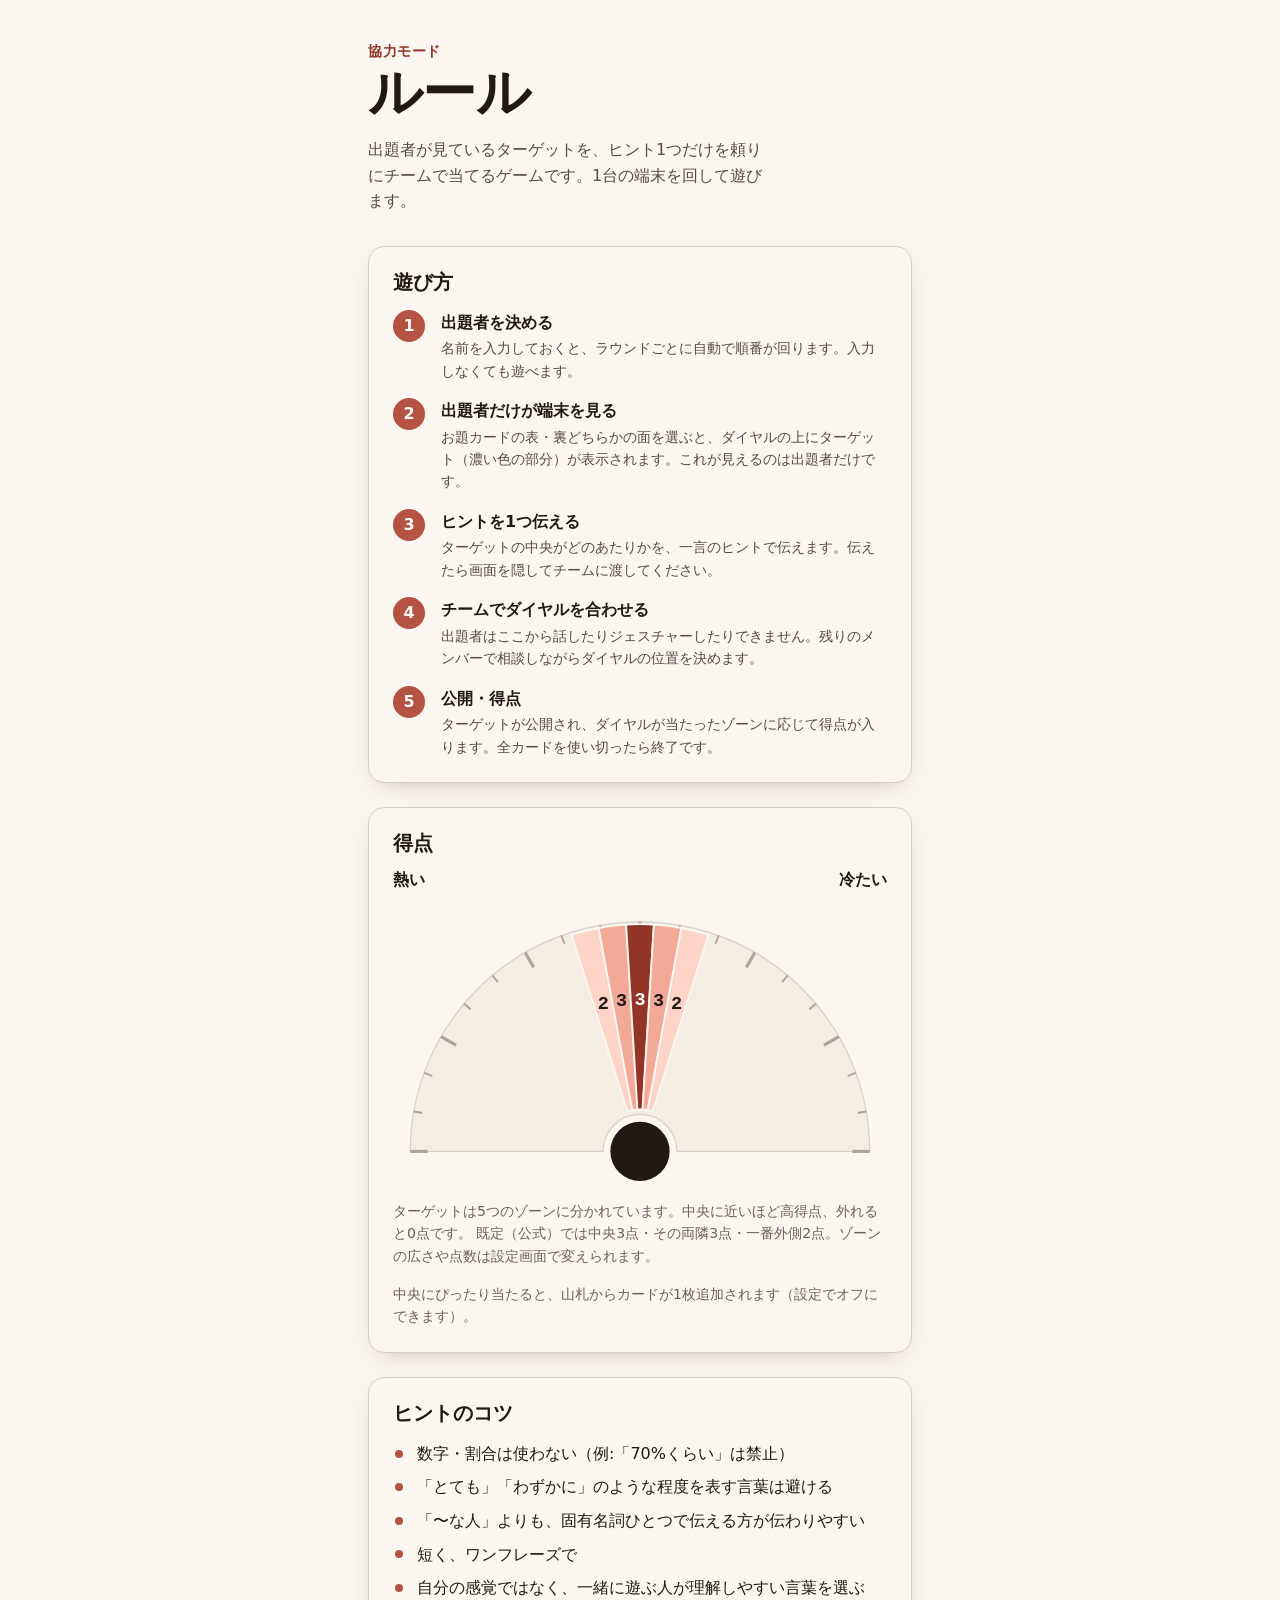
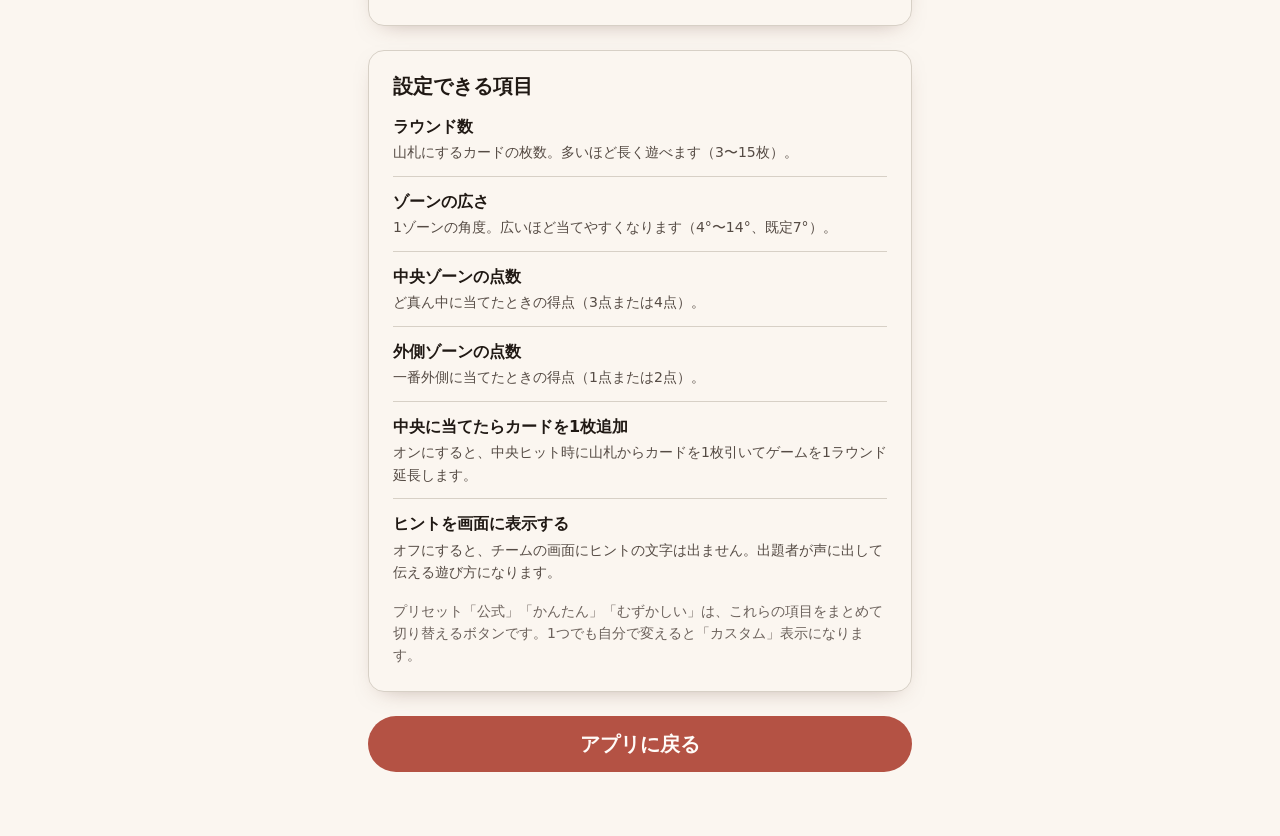
==== rules.html @ 13f3e2ea "ウェーブレングス協力モードを実装 - ルールエンジン（純粋関数・テスト36件） - SVGダイヤル（ドラッグ・キーボード・スライダー操作） - 7画面の状態機械、設定のプリセット/詳細スライダー - " ====
<!DOCTYPE html>
<html lang="ja">
<head>
<meta charset="utf-8">
<meta name="viewport" content="width=device-width, initial-scale=1, viewport-fit=cover">
<meta name="theme-color" content="#f7f3ee">
<title>ルール — ウェーブレングス</title>
<link rel="stylesheet" href="css/tokens.css">
<link rel="stylesheet" href="css/style.css">
</head>
<body>

<main class="screen">
  <header class="title">
    <p class="title__kicker">協力モード</p>
    <h1 class="title__name">ルール</h1>
    <p class="title__lead">出題者が見ているターゲットを、ヒント1つだけを頼りにチームで当てるゲームです。1台の端末を回して遊びます。</p>
  </header>

  <div class="card">
    <h2 class="card__title">遊び方</h2>
    <ol class="steps">
      <li class="steps__item">
        <span class="steps__num">1</span>
        <div class="steps__body">
          <p class="steps__head">出題者を決める</p>
          <p class="steps__text">名前を入力しておくと、ラウンドごとに自動で順番が回ります。入力しなくても遊べます。</p>
        </div>
      </li>
      <li class="steps__item">
        <span class="steps__num">2</span>
        <div class="steps__body">
          <p class="steps__head">出題者だけが端末を見る</p>
          <p class="steps__text">お題カードの表・裏どちらかの面を選ぶと、ダイヤルの上にターゲット（濃い色の部分）が表示されます。これが見えるのは出題者だけです。</p>
        </div>
      </li>
      <li class="steps__item">
        <span class="steps__num">3</span>
        <div class="steps__body">
          <p class="steps__head">ヒントを1つ伝える</p>
          <p class="steps__text">ターゲットの中央がどのあたりかを、一言のヒントで伝えます。伝えたら画面を隠してチームに渡してください。</p>
        </div>
      </li>
      <li class="steps__item">
        <span class="steps__num">4</span>
        <div class="steps__body">
          <p class="steps__head">チームでダイヤルを合わせる</p>
          <p class="steps__text">出題者はここから話したりジェスチャーしたりできません。残りのメンバーで相談しながらダイヤルの位置を決めます。</p>
        </div>
      </li>
      <li class="steps__item">
        <span class="steps__num">5</span>
        <div class="steps__body">
          <p class="steps__head">公開・得点</p>
          <p class="steps__text">ターゲットが公開され、ダイヤルが当たったゾーンに応じて得点が入ります。全カードを使い切ったら終了です。</p>
        </div>
      </li>
    </ol>
  </div>

  <div class="card">
    <h2 class="card__title">得点</h2>
    <div class="dialwrap">
      <div class="dialwrap__ends">
        <span class="dialwrap__end">熱い</span>
        <span class="dialwrap__end dialwrap__end--right">冷たい</span>
      </div>
      <div class="dial" id="sampleDial" aria-hidden="true"></div>
    </div>
    <p class="field__help">
      ターゲットは5つのゾーンに分かれています。中央に近いほど高得点、外れると0点です。
      既定（公式）では中央3点・その両隣3点・一番外側2点。ゾーンの広さや点数は設定画面で変えられます。
    </p>
    <p class="field__help">
      中央にぴったり当たると、山札からカードが1枚追加されます（設定でオフにできます）。
    </p>
  </div>

  <div class="card">
    <h2 class="card__title">ヒントのコツ</h2>
    <ul class="tips">
      <li class="tips__item">数字・割合は使わない（例:「70%くらい」は禁止）</li>
      <li class="tips__item">「とても」「わずかに」のような程度を表す言葉は避ける</li>
      <li class="tips__item">「〜な人」よりも、固有名詞ひとつで伝える方が伝わりやすい</li>
      <li class="tips__item">短く、ワンフレーズで</li>
      <li class="tips__item">自分の感覚ではなく、一緒に遊ぶ人が理解しやすい言葉を選ぶ</li>
    </ul>
  </div>

  <div class="card">
    <h2 class="card__title">設定できる項目</h2>
    <dl class="glossary">
      <div class="glossary__item">
        <dt>ラウンド数</dt>
        <dd>山札にするカードの枚数。多いほど長く遊べます（3〜15枚）。</dd>
      </div>
      <div class="glossary__item">
        <dt>ゾーンの広さ</dt>
        <dd>1ゾーンの角度。広いほど当てやすくなります（4°〜14°、既定7°）。</dd>
      </div>
      <div class="glossary__item">
        <dt>中央ゾーンの点数</dt>
        <dd>ど真ん中に当てたときの得点（3点または4点）。</dd>
      </div>
      <div class="glossary__item">
        <dt>外側ゾーンの点数</dt>
        <dd>一番外側に当てたときの得点（1点または2点）。</dd>
      </div>
      <div class="glossary__item">
        <dt>中央に当てたらカードを1枚追加</dt>
        <dd>オンにすると、中央ヒット時に山札からカードを1枚引いてゲームを1ラウンド延長します。</dd>
      </div>
      <div class="glossary__item">
        <dt>ヒントを画面に表示する</dt>
        <dd>オフにすると、チームの画面にヒントの文字は出ません。出題者が声に出して伝える遊び方になります。</dd>
      </div>
    </dl>
    <p class="field__help">プリセット「公式」「かんたん」「むずかしい」は、これらの項目をまとめて切り替えるボタンです。1つでも自分で変えると「カスタム」表示になります。</p>
  </div>

  <div class="actions">
    <a class="btn btn--primary btn--big" href="index.html">アプリに戻る</a>
  </div>
</main>

<script src="js/game-logic.js"></script>
<script src="js/dial.js"></script>
<script>
  (function () {
    var el = document.getElementById('sampleDial');
    if (!el || !window.Dial || !window.WavelengthLogic) return;
    var L = window.WavelengthLogic;
    var settings = L.PRESETS.official;
    var dial = window.Dial.create(el, { interactive: false });
    dial.setTarget(90, { wedgeDeg: settings.wedgeDeg, zonePoints: L.zonePoints(settings) });
    dial.setNeedleVisible(false);
  })();
</script>
</body>
</html>
---- css/tokens.css ----
/* Hallmark · genre: playful (quiet register) · macrostructure: Workbench (single-screen app) · theme: Coral
 * enrichment: none — ダイヤルそのものが主役 · nav: none (app) · footer: none (app)
 * tone: calm / friendly · anchor hue: coral 30 · light theme only (no dark variant by request)
 * deviation: Web フォントを読まない。教室ネットワーク無し・file:// 起動が要件のため system font stack。
 * pre-emit critique: P5 H4 E4 S4 R5 V4
 */

:root {
  color-scheme: light;

  /* ============================================================
     フォント — 日本語フォールバックを明示。Web フォント無し。
     ============================================================ */
  --font-display: "Segoe UI Variable Display", "Segoe UI", "Hiragino Sans",
                  "Yu Gothic UI", "Noto Sans JP", system-ui, sans-serif;
  --font-body:    "Segoe UI", "Hiragino Sans", "Yu Gothic UI",
                  "Noto Sans JP", system-ui, sans-serif;
  --font-mono:    "Cascadia Mono", Consolas, "SF Mono", Menlo,
                  "BIZ UDGothic", monospace;

  /* ============================================================
     紙とインク — Coral の暖かい near-white。純白・純黒は使わない。
     ============================================================ */
  --color-paper:    oklch(97.5% 0.010 75);
  --color-paper-2:  oklch(95.0% 0.014 75);
  --color-paper-3:  oklch(91.5% 0.018 75);

  --color-ink:      oklch(22% 0.014 55);
  --color-ink-2:    oklch(42% 0.018 55);
  --color-ink-3:    oklch(50% 0.016 55);

  --color-rule:     oklch(86% 0.016 75);
  --color-rule-strong: oklch(72% 0.020 70);

  /* ============================================================
     アクセント — コーラル1色のトーンランプ。ゾーンの点数は濃さで表す。
     ============================================================ */
  --color-accent:        oklch(56% 0.13 30);   /* 主ボタン・針（白文字とのコントラスト比 4.8:1） */
  --color-accent-deep:   oklch(46% 0.13 30);   /* 中央ゾーン・押下（同 7.4:1） */
  --color-accent-soft:   oklch(80% 0.09 35);   /* 隣接ゾーン */
  --color-accent-pale:   oklch(90% 0.05 40);   /* 外側ゾーン */
  --color-accent-tint:   oklch(95% 0.025 45);  /* 出題者画面の地 */
  --color-accent-ink:    oklch(99% 0.006 45);  /* アクセント上の文字 */

  /* 手渡し画面 — 全面を濃いインクで塗り「見てはいけない」状態を明示 */
  --color-cover:         oklch(28% 0.030 40);
  --color-cover-2:       oklch(36% 0.030 40);
  --color-cover-ink:     oklch(97% 0.010 75);

  /* 状態 */
  --color-focus:         oklch(50% 0.16 250);
  --color-ok:            oklch(44% 0.11 155);
  --color-ok-soft:       oklch(92% 0.05 155);
  --color-danger:        oklch(52% 0.16 25);

  /* ============================================================
     タイプスケール
     ============================================================ */
  --text-xs:  0.75rem;
  --text-sm:  0.875rem;
  --text-md:  1rem;
  --text-lg:  1.25rem;
  --text-xl:  1.6rem;
  --text-2xl: 2.1rem;
  --text-display: clamp(2.2rem, 4vw + 1.2rem, 3.4rem);
  --text-score:   clamp(3rem, 10vw, 5rem);

  --leading-tight: 1.15;
  --leading-body:  1.6;

  /* ============================================================
     4pt spacing
     ============================================================ */
  --space-3xs: 0.25rem;
  --space-2xs: 0.5rem;
  --space-xs:  0.75rem;
  --space-sm:  1rem;
  --space-md:  1.5rem;
  --space-lg:  2rem;
  --space-xl:  3rem;
  --space-2xl: 4rem;

  /* ============================================================
     角丸・罫線・影
     ============================================================ */
  --radius-card:  16px;
  --radius-input: 10px;
  --radius-pill:  999px;
  --rule-hair: 1px;
  --rule-bold: 2px;
  --shadow-card: 0 8px 24px -14px oklch(40% 0.06 40 / 0.5);
  --shadow-lift: 0 14px 32px -16px oklch(40% 0.08 40 / 0.6);

  /* ============================================================
     モーション
     ============================================================ */
  --ease-out:    cubic-bezier(0.16, 1, 0.3, 1);
  --ease-in:     cubic-bezier(0.7, 0, 0.84, 0);
  --ease-in-out: cubic-bezier(0.65, 0, 0.35, 1);
  --dur-short: 140ms;
  --dur-med:   240ms;
  --dur-long:  520ms;

  /* タップ領域の最小値 */
  --tap: 44px;
}
---- css/style.css ----
/* Hallmark · genre: playful (quiet register) · macrostructure: Workbench (single-screen app) · theme: Coral
 * nav: none · footer: none · enrichment: none · light only
 * pre-emit critique: P5 H4 E4 S4 R5 V4
 */

/* ============================================================
   ベース
   ============================================================ */
*, *::before, *::after { box-sizing: border-box; }

/* hidden 属性は、同じ要素に display を上書きするクラス（.card や .field など）
   より必ず勝たせる。JS 側は style.display ではなく el.hidden で切り替える方針。 */
[hidden] { display: none !important; }

html, body { overflow-x: clip; }

html {
  font-family: var(--font-body);
  font-size: 16px;
  line-height: var(--leading-body);
  color: var(--color-ink);
  background: var(--color-paper);
  -webkit-text-size-adjust: 100%;
  /* line-break の既定値（auto）は「ゃ」「ー」などを行頭に置いてしまうことがある。
     strict で正しい日本語の禁則処理にする。 */
  line-break: strict;
}

body {
  margin: 0;
  min-height: 100dvh;
  padding-inline: var(--space-sm);
  padding-block: var(--space-md) var(--space-2xl);
  transition: background-color var(--dur-med) var(--ease-out);
}

/* 画面ごとに地の色を変え、誰が見るべき画面かを一目で伝える */
body[data-screen="psychic"] { background: var(--color-accent-tint); }
body[data-screen="handoff-psychic"],
body[data-screen="handoff-team"] { background: var(--color-cover); }

/* overflow-wrap: anywhere は日本語の禁則処理（行頭に「ゃ」等を置かない）を壊すため、
   すべての見出し・段落には掛けない。長い連続文字（ユーザー入力のヒント等）が
   はみ出す箇所だけ、個別のクラスに付ける。 */
h1, h2, h3, p { margin: 0; min-width: 0; }
button, input, textarea { font: inherit; color: inherit; }
button { cursor: pointer; }
a { color: var(--color-accent-deep); }

:focus-visible {
  outline: 3px solid var(--color-focus);
  outline-offset: 2px;
}

/* ============================================================
   画面
   ============================================================ */
.screen {
  max-width: 34rem;
  margin-inline: auto;
  display: flex;
  flex-direction: column;
  gap: var(--space-md);
}

.screen[hidden] { display: none; }

/* ---- タイトル ---- */
.title { padding-block: var(--space-sm) var(--space-2xs); }
.title--compact { padding-block: 0; }
.title__kicker {
  font-size: var(--text-sm);
  font-weight: 600;
  color: var(--color-accent-deep);
  letter-spacing: 0.04em;
}
.title__name {
  font-family: var(--font-display);
  font-size: var(--text-display);
  font-weight: 700;
  line-height: var(--leading-tight);
  letter-spacing: -0.01em;
}
.title__lead {
  margin-top: var(--space-xs);
  color: var(--color-ink-2);
  max-width: 40ch;
}

/* ---- 上部バー（ゲーム中） ---- */
.bar {
  display: flex;
  align-items: center;
  gap: var(--space-xs);
  padding: var(--space-2xs) 0;
  font-size: var(--text-sm);
}
.bar__round { font-weight: 700; font-variant-numeric: tabular-nums; }
.bar__role {
  padding: 2px var(--space-xs);
  border-radius: var(--radius-pill);
  background: var(--color-ink);
  color: var(--color-paper);
  font-weight: 600;
  font-size: var(--text-xs);
}
.bar__quit {
  margin-left: auto;
  min-height: var(--tap);
  padding: 0 var(--space-xs);
  border: 0;
  background: transparent;
  color: var(--color-ink-3);
  text-decoration: underline;
  text-underline-offset: 3px;
}
.bar__quit:hover { color: var(--color-danger); }

/* ============================================================
   カード
   ============================================================ */
.card {
  background: var(--color-paper);
  border: var(--rule-hair) solid var(--color-rule);
  border-radius: var(--radius-card);
  padding: var(--space-md);
  box-shadow: var(--shadow-card);
  display: flex;
  flex-direction: column;
  gap: var(--space-sm);
}
body[data-screen="psychic"] .card { background: var(--color-paper); }
.card__head { display: flex; align-items: center; justify-content: space-between; gap: var(--space-xs); }
.card__title {
  font-family: var(--font-display);
  font-size: var(--text-lg);
  font-weight: 700;
  line-height: var(--leading-tight);
}

.badge {
  padding: 2px var(--space-xs);
  border-radius: var(--radius-pill);
  background: var(--color-ok-soft);
  color: var(--color-ok);
  font-size: var(--text-xs);
  font-weight: 700;
}
.badge--custom { background: var(--color-accent-pale); color: var(--color-accent-deep); }

/* ============================================================
   フォーム部品
   ============================================================ */
.field { display: flex; flex-direction: column; gap: var(--space-3xs); }
.field__label { font-size: var(--text-sm); font-weight: 600; color: var(--color-ink-2); }
.field__input {
  width: 100%;
  min-height: var(--tap);
  padding: var(--space-2xs) var(--space-xs);
  border: var(--rule-hair) solid var(--color-rule-strong);
  border-radius: var(--radius-input);
  background: var(--color-paper);
  font-size: var(--text-md);
  resize: vertical;
}
.field__input:focus { border-color: var(--color-accent); outline-offset: 0; }
.field__help { font-size: var(--text-sm); color: var(--color-ink-3); }

/* セグメントボタン */
.segmented {
  display: flex;
  gap: var(--space-3xs);
  padding: var(--space-3xs);
  border-radius: var(--radius-input);
  background: var(--color-paper-2);
}
.segmented__btn {
  flex: 1 1 0;
  min-width: 0;
  min-height: var(--tap);
  border: 0;
  border-radius: calc(var(--radius-input) - 3px);
  background: transparent;
  color: var(--color-ink-2);
  font-weight: 600;
  white-space: nowrap;
  transition: background-color var(--dur-short) var(--ease-out), color var(--dur-short) var(--ease-out);
}
.segmented__btn:hover { color: var(--color-ink); }
.segmented__btn.is-active {
  background: var(--color-ink);
  color: var(--color-paper);
}
.segmented--small .segmented__btn { min-height: var(--tap); }

/* 折りたたみ */
.details { border-top: var(--rule-hair) solid var(--color-rule); padding-top: var(--space-2xs); }
.details__summary {
  min-height: var(--tap);
  display: flex;
  align-items: center;
  font-weight: 600;
  color: var(--color-accent-deep);
  cursor: pointer;
  list-style: none;
}
.details__summary::-webkit-details-marker { display: none; }
.details__summary::before {
  content: '';
  width: 0.5em; height: 0.5em;
  margin-right: var(--space-2xs);
  border-right: 2px solid currentColor;
  border-bottom: 2px solid currentColor;
  transform: rotate(-45deg);
  transition: transform var(--dur-short) var(--ease-out);
}
.details[open] .details__summary::before { transform: rotate(45deg); }
.details[open] { display: flex; flex-direction: column; gap: var(--space-md); }

.setting { display: flex; flex-direction: column; gap: var(--space-2xs); }
.setting__row { display: flex; align-items: baseline; justify-content: space-between; }
.setting__label { font-weight: 600; }
.setting__value {
  font-family: var(--font-mono);
  font-size: var(--text-lg);
  font-weight: 700;
  color: var(--color-accent-deep);
  font-variant-numeric: tabular-nums;
}

/* レンジスライダー — つまみは 44px 相当 */
.range {
  -webkit-appearance: none;
  appearance: none;
  width: 100%;
  height: var(--tap);
  margin: 0;
  background: transparent;
}
.range::-webkit-slider-runnable-track {
  height: 8px;
  border-radius: var(--radius-pill);
  background: var(--color-paper-3);
}
.range::-moz-range-track {
  height: 8px;
  border-radius: var(--radius-pill);
  background: var(--color-paper-3);
}
.range::-webkit-slider-thumb {
  -webkit-appearance: none;
  width: 32px; height: 32px;
  margin-top: -12px;
  border-radius: 50%;
  border: 3px solid var(--color-paper);
  background: var(--color-accent);
  box-shadow: 0 2px 6px oklch(30% 0.05 40 / 0.35);
  transition: transform var(--dur-short) var(--ease-out);
}
.range::-moz-range-thumb {
  width: 32px; height: 32px;
  border-radius: 50%;
  border: 3px solid var(--color-paper);
  background: var(--color-accent);
  box-shadow: 0 2px 6px oklch(30% 0.05 40 / 0.35);
}
.range:active::-webkit-slider-thumb { transform: scale(1.1); }

/* スイッチ */
.switch {
  display: flex;
  align-items: center;
  gap: var(--space-sm);
  min-height: var(--tap);
  cursor: pointer;
}
.switch__label { flex: 1 1 auto; font-weight: 600; }
.switch__input { position: absolute; opacity: 0; width: 1px; height: 1px; }
.switch__track {
  flex: 0 0 auto;
  width: 52px; height: 32px;
  border-radius: var(--radius-pill);
  background: var(--color-paper-3);
  position: relative;
  transition: background-color var(--dur-short) var(--ease-out);
}
.switch__track::after {
  content: '';
  position: absolute;
  top: 4px; left: 4px;
  width: 24px; height: 24px;
  border-radius: 50%;
  background: var(--color-paper);
  box-shadow: 0 1px 3px oklch(30% 0.05 40 / 0.4);
  transition: transform var(--dur-short) var(--ease-out);
}
.switch__input:checked + .switch__track { background: var(--color-accent); }
.switch__input:checked + .switch__track::after { transform: translateX(20px); }
.switch__input:focus-visible + .switch__track { outline: 3px solid var(--color-focus); outline-offset: 2px; }

.summary { font-size: var(--text-sm); color: var(--color-ink-2); }
.best { font-size: var(--text-sm); color: var(--color-ink-2); text-align: center; }

/* ============================================================
   ボタン
   ============================================================ */
.btn {
  display: inline-flex;
  align-items: center;
  justify-content: center;
  min-height: var(--tap);
  padding: var(--space-2xs) var(--space-md);
  border: var(--rule-hair) solid var(--color-rule-strong);
  border-radius: var(--radius-pill);
  background: var(--color-paper);
  color: var(--color-ink);
  font-weight: 700;
  text-decoration: none;
  white-space: nowrap;
  transition: transform var(--dur-short) var(--ease-out), background-color var(--dur-short) var(--ease-out);
}
.btn:hover { background: var(--color-paper-2); }
.btn:active { transform: translateY(1px); }
.btn--primary {
  border-color: transparent;
  background: var(--color-accent);
  color: var(--color-accent-ink);
}
.btn--primary:hover { background: var(--color-accent-deep); }
.btn--ghost { border-color: transparent; background: transparent; color: var(--color-ink-2); }
.btn--ghost:hover { background: var(--color-paper-2); }
.btn--big { width: 100%; min-height: 56px; font-size: var(--text-lg); }
.btn--round {
  width: var(--tap); height: var(--tap);
  padding: 0;
  flex: 0 0 auto;
}
.btn--cover {
  border-color: transparent;
  background: var(--color-cover-ink);
  color: var(--color-cover);
}
.btn--cover:hover { background: var(--color-paper-2); }
.btn:disabled { opacity: 0.5; cursor: not-allowed; transform: none; }

.actions { display: flex; flex-direction: column; gap: var(--space-xs); }

/* ============================================================
   手渡し画面
   ============================================================ */
.screen--cover { min-height: calc(100dvh - var(--space-md) - var(--space-2xl)); justify-content: center; }
.cover {
  color: var(--color-cover-ink);
  text-align: center;
  display: flex;
  flex-direction: column;
  align-items: center;
  gap: var(--space-xs);
  padding-block: var(--space-xl);
}
.cover__kicker { font-size: var(--text-sm); opacity: 0.75; font-variant-numeric: tabular-nums; }
.cover__who {
  font-family: var(--font-display);
  font-size: var(--text-display);
  font-weight: 700;
  line-height: var(--leading-tight);
  margin-top: var(--space-sm);
}
.cover__msg { font-size: var(--text-xl); font-weight: 600; }
.cover__note {
  margin-top: var(--space-sm);
  font-size: var(--text-sm);
  opacity: 0.8;
  max-width: 28ch;
}
.cover .btn--cover { margin-top: var(--space-lg); max-width: 22rem; }

/* ============================================================
   出題者：お題の面を選ぶ
   ============================================================ */
.faces { display: flex; flex-direction: column; gap: var(--space-xs); }
.face {
  display: grid;
  grid-template-columns: minmax(0, 1fr) auto minmax(0, 1fr);
  align-items: center;
  gap: var(--space-xs);
  min-height: 64px;
  padding: var(--space-xs) var(--space-sm);
  border: var(--rule-bold) solid var(--color-rule);
  border-radius: var(--radius-card);
  background: var(--color-paper);
  text-align: center;
  transition: border-color var(--dur-short) var(--ease-out), background-color var(--dur-short) var(--ease-out);
}
.face:hover { border-color: var(--color-rule-strong); }
.face.is-active { border-color: var(--color-accent); background: var(--color-accent-tint); }
.face__side { font-weight: 700; font-size: var(--text-md); }
.face__arrow { color: var(--color-ink-3); }

/* ============================================================
   ダイヤル
   ============================================================ */
.dialwrap { display: flex; flex-direction: column; gap: var(--space-2xs); }
.dialwrap__ends {
  display: grid;
  grid-template-columns: minmax(0, 1fr) minmax(0, 1fr);
  gap: var(--space-sm);
  font-weight: 700;
  font-size: var(--text-md);
  line-height: var(--leading-tight);
}
.dialwrap__end { text-align: left; }
.dialwrap__end--right { text-align: right; }

.dial { width: 100%; }
.dial--preview { max-width: 18rem; margin-inline: auto; }
.dial__svg {
  display: block;
  width: 100%;
  height: auto;
  touch-action: none;
  user-select: none;
  -webkit-user-select: none;
}
.dial__svg--interactive { cursor: grab; }
.dial__svg--dragging { cursor: grabbing; }

.dial__bg { fill: var(--color-paper-2); stroke: var(--color-rule); stroke-width: 1; }
.dial__tick { stroke: var(--color-rule-strong); stroke-width: 1.5; }
.dial__tick--major { stroke-width: 2.5; }

.dial__zone { stroke: var(--color-paper); stroke-width: 1.5; }
.dial__zone--outer  { fill: var(--color-accent-pale); }
.dial__zone--near   { fill: var(--color-accent-soft); }
.dial__zone--center { fill: var(--color-accent-deep); }
.dial__zone--dim { opacity: 0.45; }
.dial__zone--hit { opacity: 1; stroke: var(--color-ink); stroke-width: 3; }
.dial__zonelabel {
  font-family: var(--font-mono);
  font-size: 15px;
  font-weight: 700;
  fill: var(--color-ink);
  pointer-events: none;
}
.dial__zonelabel--center { fill: var(--color-accent-ink); }

.dial__needleline { stroke: var(--color-ink); stroke-width: 4; stroke-linecap: round; }
.dial__handle {
  fill: var(--color-accent);
  stroke: var(--color-paper);
  stroke-width: 4;
  filter: drop-shadow(0 2px 3px oklch(30% 0.05 40 / 0.4));
}
.dial__hub { fill: var(--color-ink); }
.dial__needle { transition: transform var(--dur-short) var(--ease-out); }
.dial__svg--dragging .dial__needle { transition: none; }

/* チームの微調整 */
.finetune { display: flex; align-items: center; gap: var(--space-2xs); }
.range--dial { flex: 1 1 auto; min-width: 0; }

/* ヒント表示 */
.hint {
  display: flex;
  align-items: baseline;
  gap: var(--space-xs);
  padding: var(--space-sm) var(--space-md);
  border-radius: var(--radius-card);
  background: var(--color-ink);
  color: var(--color-paper);
}
.hint__label { font-size: var(--text-xs); font-weight: 600; opacity: 0.7; flex: 0 0 auto; }
.hint__text {
  font-family: var(--font-display);
  font-size: var(--text-2xl);
  font-weight: 700;
  line-height: var(--leading-tight);
  overflow-wrap: anywhere;   /* 出題者が自由入力するため、長い英単語等でもはみ出さない */
  min-width: 0;
}

/* ============================================================
   公開
   ============================================================ */
.result { text-align: center; display: flex; flex-direction: column; gap: var(--space-3xs); }
.result__points {
  font-family: var(--font-display);
  font-size: var(--text-score);
  font-weight: 700;
  line-height: 1;
  color: var(--color-accent-deep);
  font-variant-numeric: tabular-nums;
}
.result__unit { font-size: var(--text-lg); margin-left: var(--space-3xs); }
.result__label { font-size: var(--text-lg); font-weight: 700; }
.result__bonus {
  margin-top: var(--space-2xs);
  padding: var(--space-2xs) var(--space-sm);
  border-radius: var(--radius-pill);
  background: var(--color-ok-soft);
  color: var(--color-ok);
  font-weight: 700;
  font-size: var(--text-sm);
  align-self: center;
}

.stats {
  display: grid;
  grid-template-columns: repeat(3, minmax(0, 1fr));
  gap: var(--space-2xs);
  margin: 0;
}
.stats__item {
  padding: var(--space-2xs) var(--space-xs);
  border-radius: var(--radius-input);
  background: var(--color-paper-2);
  text-align: center;
}
.stats__item dt { font-size: var(--text-xs); color: var(--color-ink-3); font-weight: 600; }
.stats__item dd { margin: 0; font-weight: 700; overflow-wrap: anywhere; }

/* ============================================================
   最終結果
   ============================================================ */
.card--score { align-items: center; text-align: center; }
.score {
  font-family: var(--font-display);
  font-size: var(--text-score);
  font-weight: 700;
  line-height: 1;
  color: var(--color-accent-deep);
  font-variant-numeric: tabular-nums;
}
.score__max { font-size: var(--text-lg); color: var(--color-ink-3); margin-left: var(--space-2xs); }
.score__msg { font-size: var(--text-xl); font-weight: 700; margin-top: var(--space-2xs); }
.score__sub { font-size: var(--text-sm); color: var(--color-ink-3); }

.history { list-style: none; margin: 0; padding: 0; display: flex; flex-direction: column; gap: var(--space-2xs); }
.history__item {
  display: grid;
  grid-template-columns: minmax(0, 1fr) auto;
  grid-template-areas: 'prompt points' 'meta points';
  gap: 0 var(--space-sm);
  padding: var(--space-2xs) var(--space-sm);
  border-radius: var(--radius-input);
  background: var(--color-paper-2);
  border-left: 4px solid var(--color-accent-soft);
}
.history__item--center { border-left-color: var(--color-accent-deep); }
.history__item--zero { border-left-color: var(--color-rule); }
.history__prompt { grid-area: prompt; font-weight: 700; }
.history__meta { grid-area: meta; font-size: var(--text-sm); color: var(--color-ink-3); overflow-wrap: anywhere; min-width: 0; }
.history__points { grid-area: points; align-self: center; font-weight: 700; font-variant-numeric: tabular-nums; white-space: nowrap; }

/* ============================================================
   ルール画面 — 手順・コツ・用語
   ============================================================ */
.steps { list-style: none; margin: 0; padding: 0; display: flex; flex-direction: column; gap: var(--space-sm); }
.steps__item { display: grid; grid-template-columns: auto minmax(0, 1fr); gap: var(--space-sm); align-items: start; }
.steps__num {
  flex: 0 0 auto;
  width: 32px; height: 32px;
  display: flex; align-items: center; justify-content: center;
  border-radius: 50%;
  background: var(--color-accent);
  color: var(--color-accent-ink);
  font-weight: 700;
  font-variant-numeric: tabular-nums;
}
.steps__body { min-width: 0; display: flex; flex-direction: column; gap: 2px; }
.steps__head { font-weight: 700; }
.steps__text { font-size: var(--text-sm); color: var(--color-ink-2); }

.tips { list-style: none; margin: 0; padding: 0; display: flex; flex-direction: column; gap: var(--space-2xs); }
.tips__item {
  position: relative;
  padding-left: var(--space-md);
  font-size: var(--text-md);
}
.tips__item::before {
  content: '';
  position: absolute;
  left: 2px; top: 0.55em;
  width: 8px; height: 8px;
  border-radius: 50%;
  background: var(--color-accent);
}

.glossary { display: flex; flex-direction: column; gap: var(--space-xs); margin: 0; }
.glossary__item {
  padding-bottom: var(--space-xs);
  border-bottom: var(--rule-hair) solid var(--color-rule);
}
.glossary__item:last-child { border-bottom: 0; padding-bottom: 0; }
.glossary dt { font-weight: 700; }
.glossary dd { margin: 2px 0 0; font-size: var(--text-sm); color: var(--color-ink-2); }

/* ============================================================
   幅の広い画面
   ============================================================ */
@media (min-width: 768px) {
  body { padding-inline: var(--space-lg); }
  .faces { flex-direction: row; }
  .face { flex: 1 1 0; }
}

@media (prefers-reduced-motion: reduce) {
  *, *::before, *::after { transition-duration: 0.01ms !important; }
}
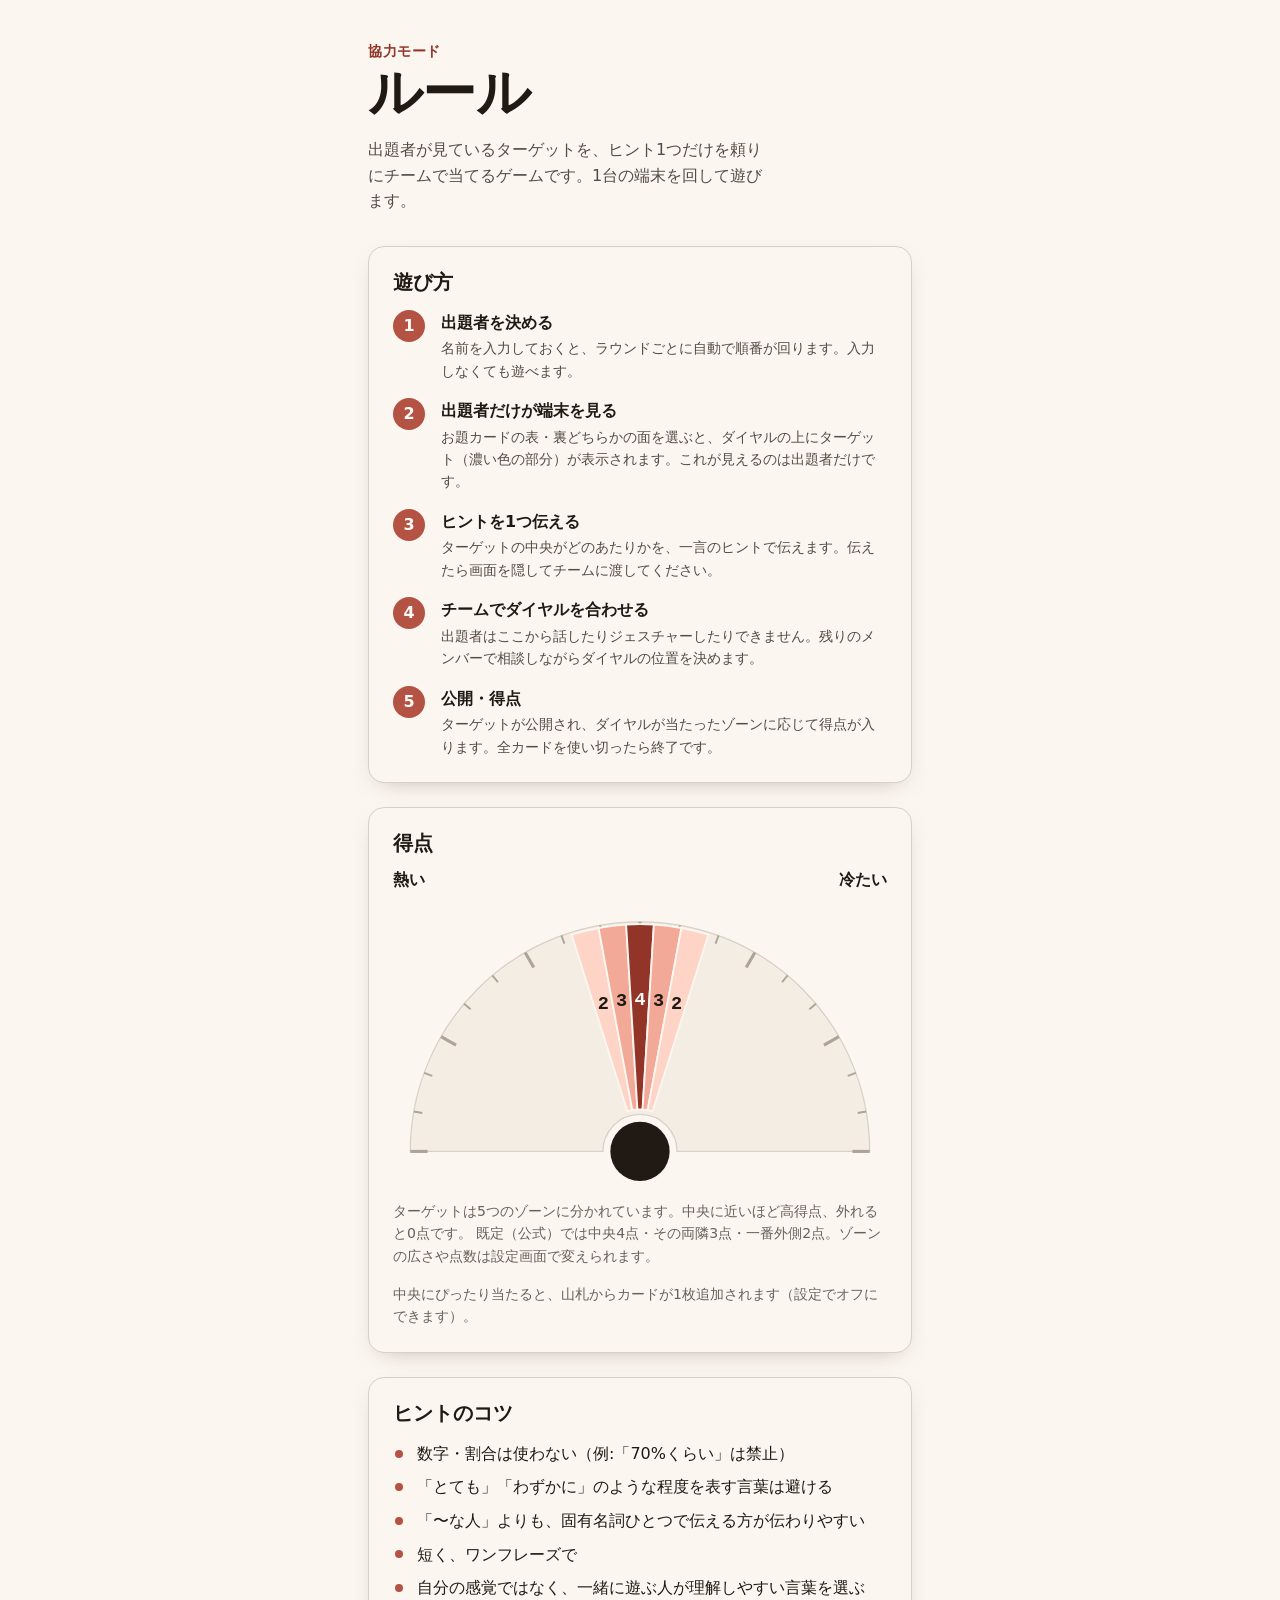
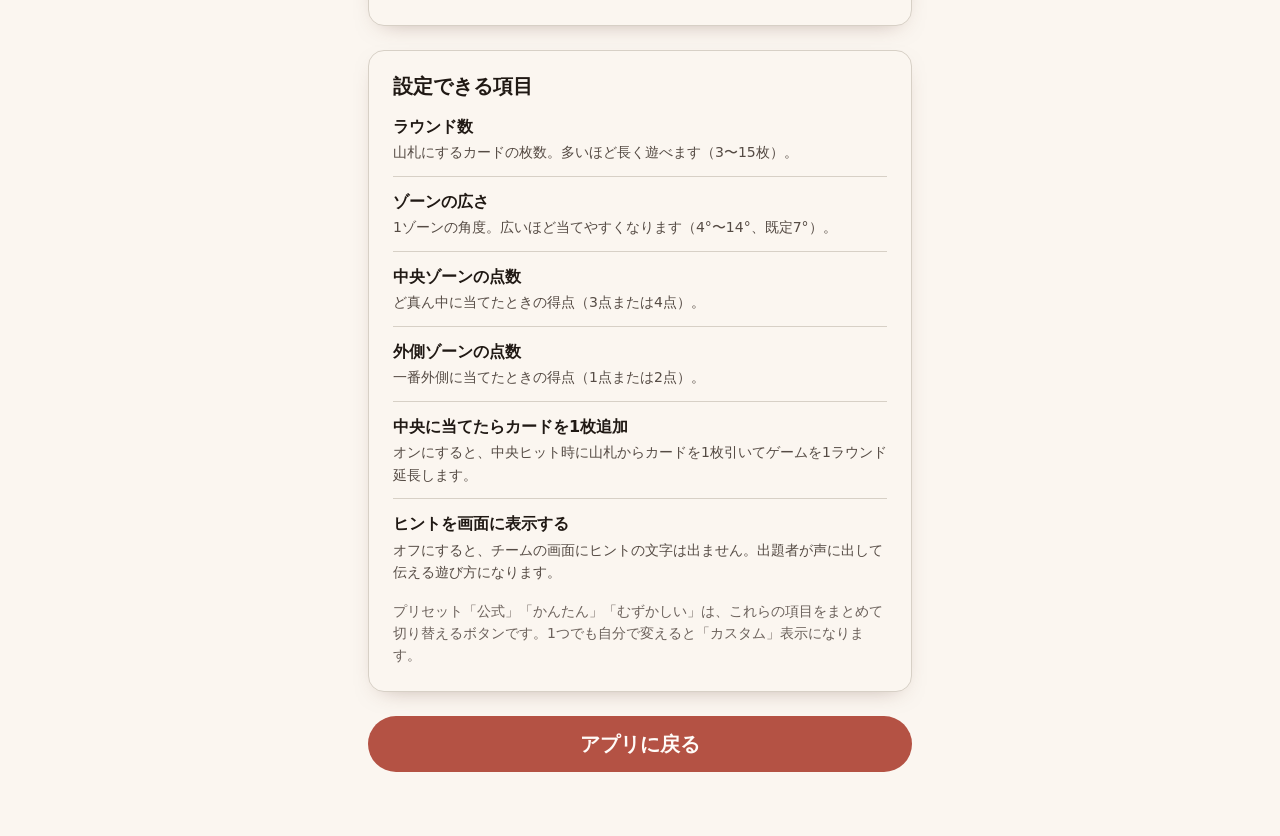
==== commit 6623e5ff: "演出（音・振動・ポップイン）追加、お題を全面刷新、公式配点を修正 - 結果発表・ゲーム終了時に効果音（WebAudio合成）とバイブレーション、   スコアのポップインアニメーションを追加。設定でオン" ====
--- a/rules.html
+++ b/rules.html
@@ -69,7 +69,7 @@
     </div>
     <p class="field__help">
       ターゲットは5つのゾーンに分かれています。中央に近いほど高得点、外れると0点です。
-      既定（公式）では中央3点・その両隣3点・一番外側2点。ゾーンの広さや点数は設定画面で変えられます。
+      既定（公式）では中央4点・その両隣3点・一番外側2点。ゾーンの広さや点数は設定画面で変えられます。
     </p>
     <p class="field__help">
       中央にぴったり当たると、山札からカードが1枚追加されます（設定でオフにできます）。
--- a/css/style.css
+++ b/css/style.css
@@ -604,6 +604,20 @@
   .face { flex: 1 1 0; }
 }
 
+/* ============================================================
+   結果発表の演出（スコアのポップイン）
+   ============================================================ */
+@keyframes wl-pop {
+  0%   { transform: scale(0.7); opacity: 0; }
+  60%  { transform: scale(1.08); opacity: 1; }
+  100% { transform: scale(1); opacity: 1; }
+}
+.is-popping { animation: wl-pop 420ms var(--ease-out); }
+
 @media (prefers-reduced-motion: reduce) {
-  *, *::before, *::after { transition-duration: 0.01ms !important; }
-}
+  *, *::before, *::after {
+    transition-duration: 0.01ms !important;
+    animation-duration: 0.01ms !important;
+    animation-iteration-count: 1 !important;
+  }
+}
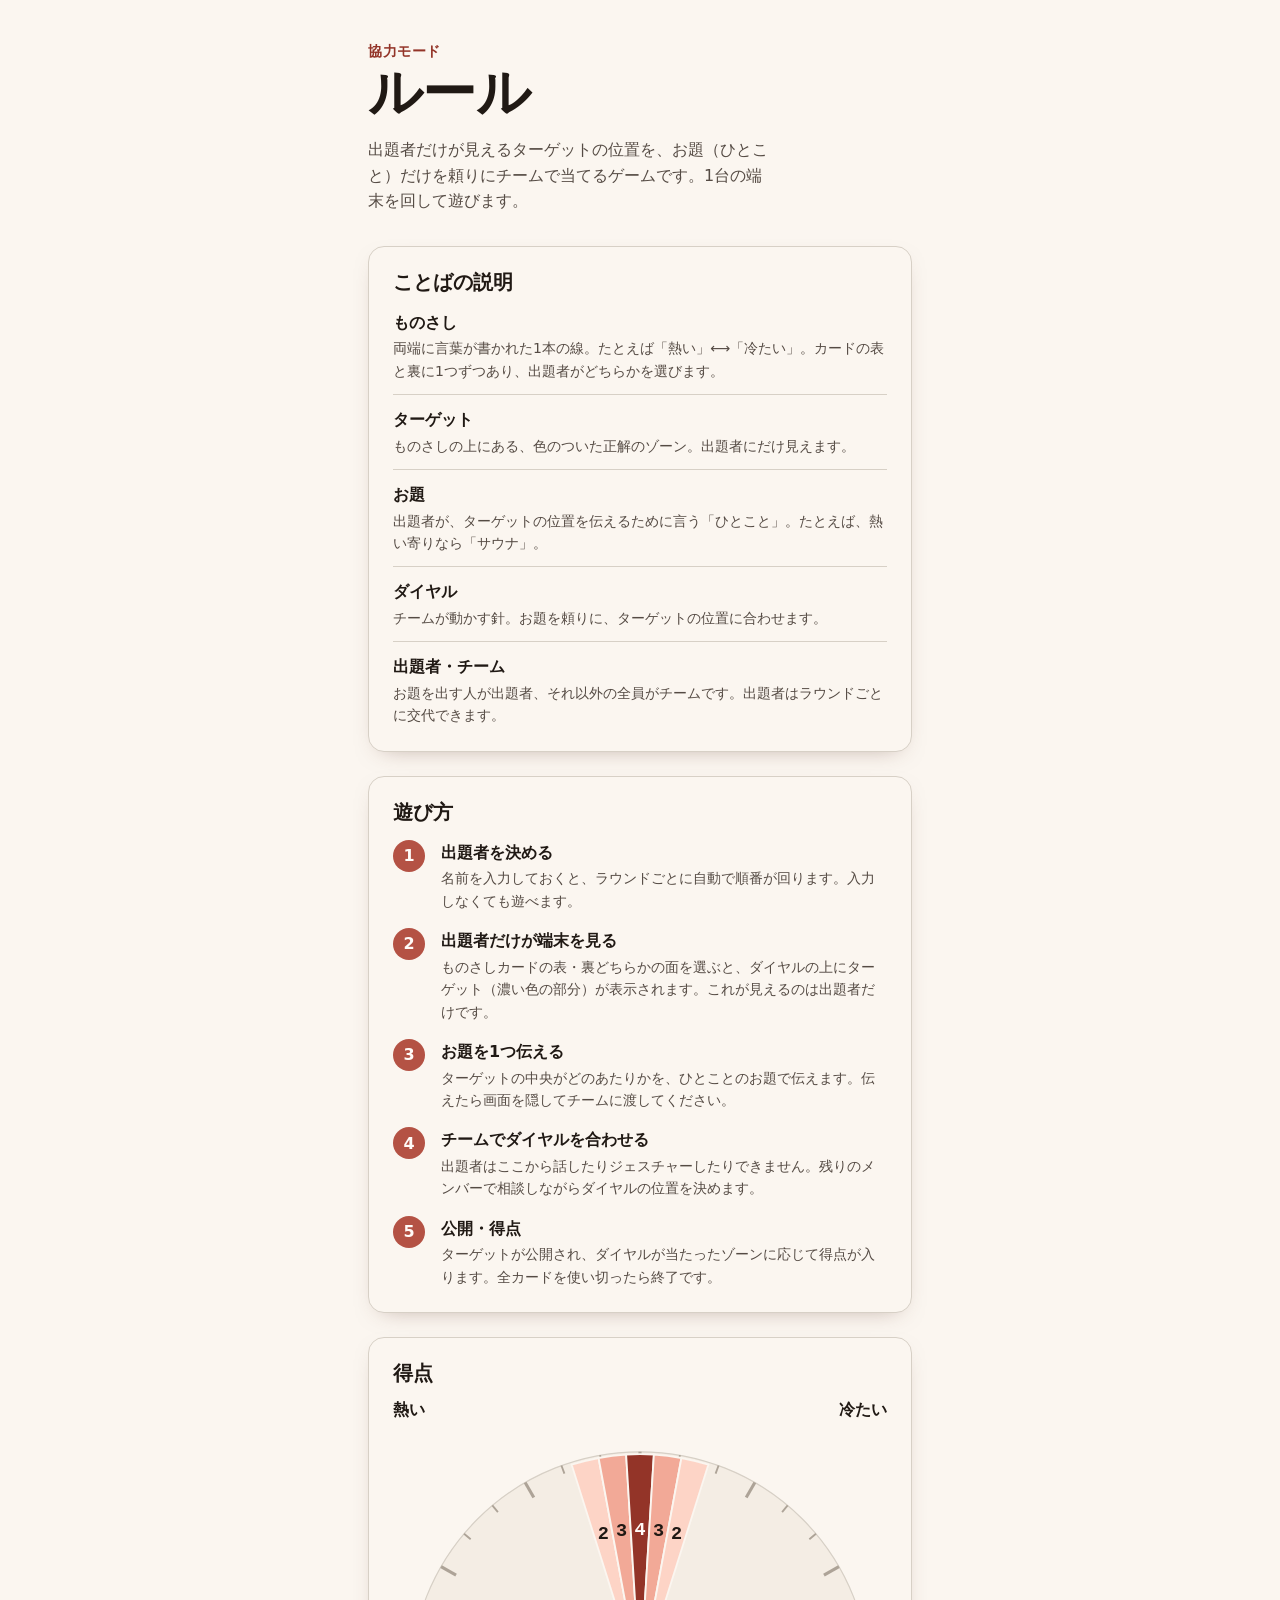
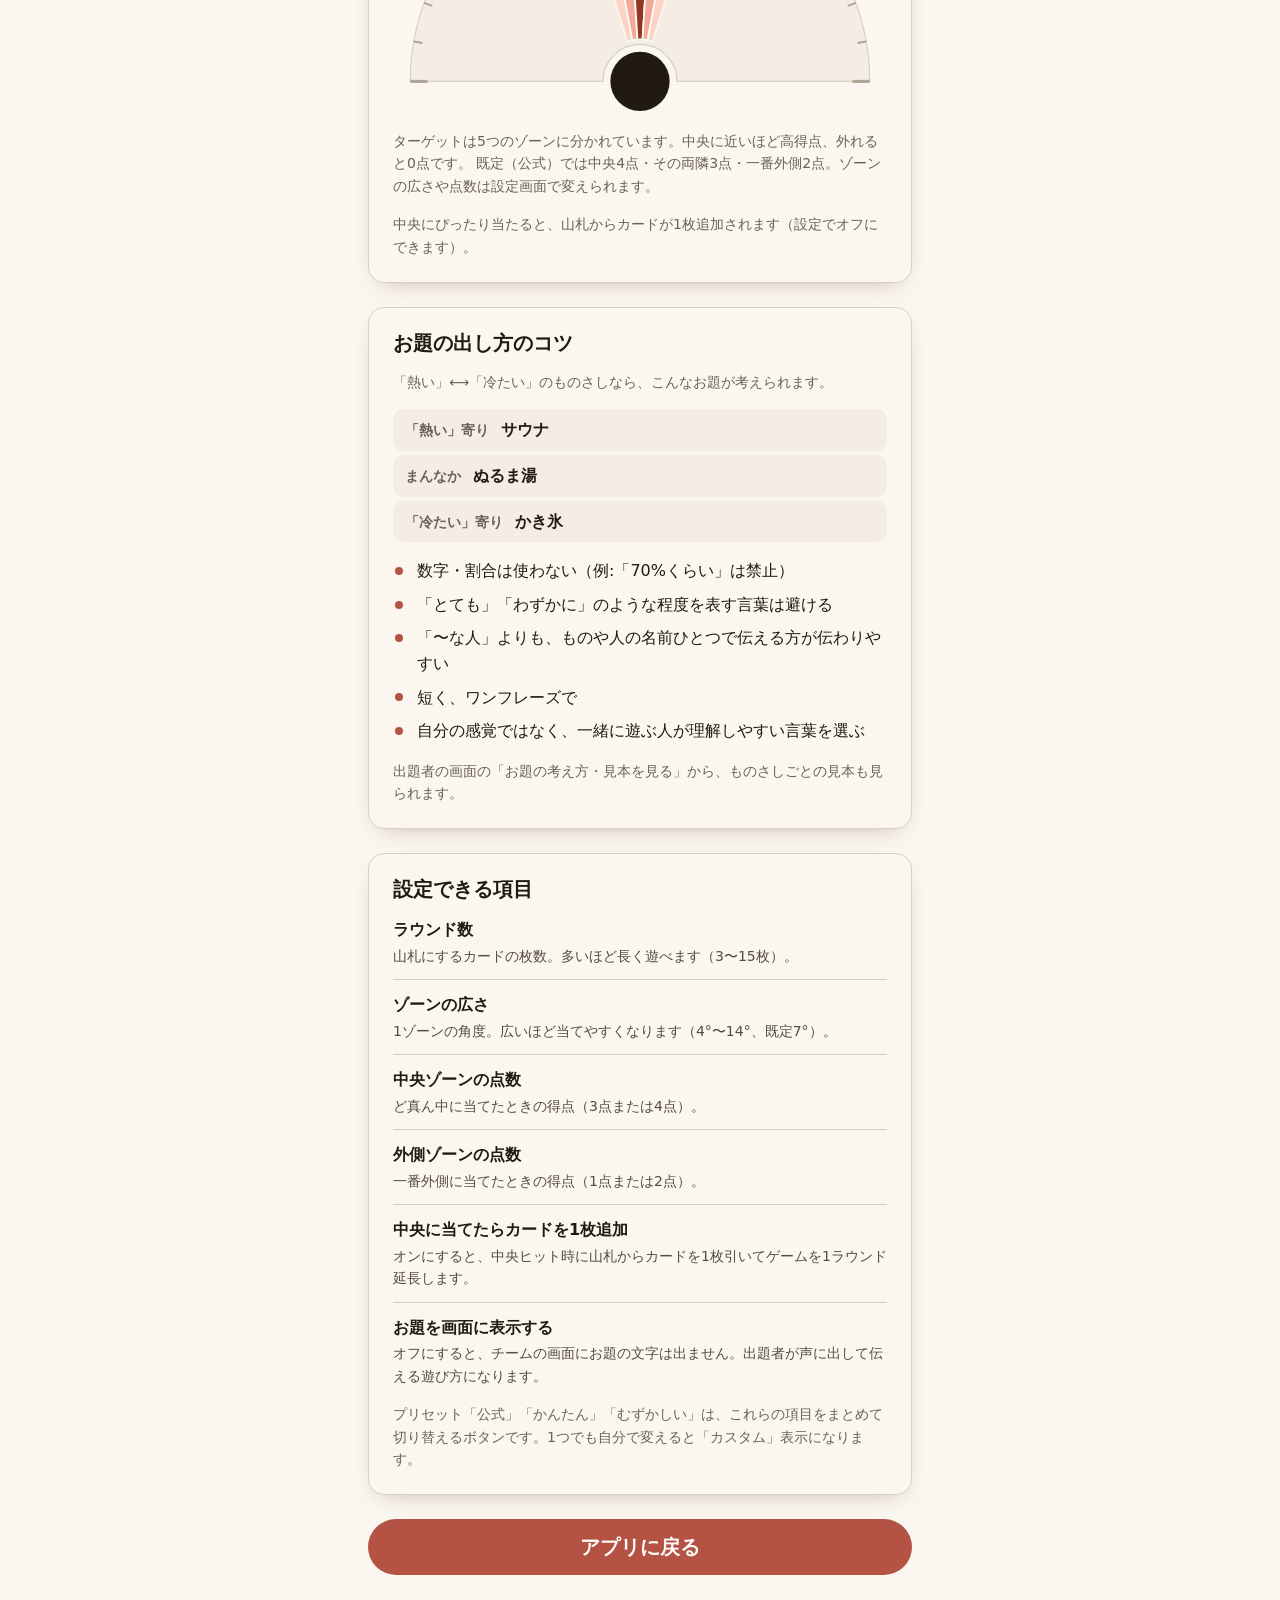
==== commit 7ea62bd3: "説明・用語まわりを改善（ユーザーレビュー対応・修正1） - 用語を統一: 出題者が言う言葉=お題、両端のペア=ものさし - 初回起動時に遊び方チュートリアル（5ステップ）を自動表示、いつでも開き直せる" ====
--- a/rules.html
+++ b/rules.html
@@ -14,8 +14,34 @@
   <header class="title">
     <p class="title__kicker">協力モード</p>
     <h1 class="title__name">ルール</h1>
-    <p class="title__lead">出題者が見ているターゲットを、ヒント1つだけを頼りにチームで当てるゲームです。1台の端末を回して遊びます。</p>
+    <p class="title__lead">出題者だけが見えるターゲットの位置を、お題（ひとこと）だけを頼りにチームで当てるゲームです。1台の端末を回して遊びます。</p>
   </header>
+
+  <div class="card">
+    <h2 class="card__title">ことばの説明</h2>
+    <dl class="glossary">
+      <div class="glossary__item">
+        <dt>ものさし</dt>
+        <dd>両端に言葉が書かれた1本の線。たとえば「熱い」⟷「冷たい」。カードの表と裏に1つずつあり、出題者がどちらかを選びます。</dd>
+      </div>
+      <div class="glossary__item">
+        <dt>ターゲット</dt>
+        <dd>ものさしの上にある、色のついた正解のゾーン。出題者にだけ見えます。</dd>
+      </div>
+      <div class="glossary__item">
+        <dt>お題</dt>
+        <dd>出題者が、ターゲットの位置を伝えるために言う「ひとこと」。たとえば、熱い寄りなら「サウナ」。</dd>
+      </div>
+      <div class="glossary__item">
+        <dt>ダイヤル</dt>
+        <dd>チームが動かす針。お題を頼りに、ターゲットの位置に合わせます。</dd>
+      </div>
+      <div class="glossary__item">
+        <dt>出題者・チーム</dt>
+        <dd>お題を出す人が出題者、それ以外の全員がチームです。出題者はラウンドごとに交代できます。</dd>
+      </div>
+    </dl>
+  </div>
 
   <div class="card">
     <h2 class="card__title">遊び方</h2>
@@ -31,14 +57,14 @@
         <span class="steps__num">2</span>
         <div class="steps__body">
           <p class="steps__head">出題者だけが端末を見る</p>
-          <p class="steps__text">お題カードの表・裏どちらかの面を選ぶと、ダイヤルの上にターゲット（濃い色の部分）が表示されます。これが見えるのは出題者だけです。</p>
+          <p class="steps__text">ものさしカードの表・裏どちらかの面を選ぶと、ダイヤルの上にターゲット（濃い色の部分）が表示されます。これが見えるのは出題者だけです。</p>
         </div>
       </li>
       <li class="steps__item">
         <span class="steps__num">3</span>
         <div class="steps__body">
-          <p class="steps__head">ヒントを1つ伝える</p>
-          <p class="steps__text">ターゲットの中央がどのあたりかを、一言のヒントで伝えます。伝えたら画面を隠してチームに渡してください。</p>
+          <p class="steps__head">お題を1つ伝える</p>
+          <p class="steps__text">ターゲットの中央がどのあたりかを、ひとことのお題で伝えます。伝えたら画面を隠してチームに渡してください。</p>
         </div>
       </li>
       <li class="steps__item">
@@ -77,14 +103,21 @@
   </div>
 
   <div class="card">
-    <h2 class="card__title">ヒントのコツ</h2>
+    <h2 class="card__title">お題の出し方のコツ</h2>
+    <p class="field__help">「熱い」⟷「冷たい」のものさしなら、こんなお題が考えられます。</p>
+    <ul class="samples">
+      <li class="samples__item"><span class="samples__pos">「熱い」寄り</span><span class="samples__word">サウナ</span></li>
+      <li class="samples__item"><span class="samples__pos">まんなか</span><span class="samples__word">ぬるま湯</span></li>
+      <li class="samples__item"><span class="samples__pos">「冷たい」寄り</span><span class="samples__word">かき氷</span></li>
+    </ul>
     <ul class="tips">
       <li class="tips__item">数字・割合は使わない（例:「70%くらい」は禁止）</li>
       <li class="tips__item">「とても」「わずかに」のような程度を表す言葉は避ける</li>
-      <li class="tips__item">「〜な人」よりも、固有名詞ひとつで伝える方が伝わりやすい</li>
+      <li class="tips__item">「〜な人」よりも、ものや人の名前ひとつで伝える方が伝わりやすい</li>
       <li class="tips__item">短く、ワンフレーズで</li>
       <li class="tips__item">自分の感覚ではなく、一緒に遊ぶ人が理解しやすい言葉を選ぶ</li>
     </ul>
+    <p class="field__help">出題者の画面の「お題の考え方・見本を見る」から、ものさしごとの見本も見られます。</p>
   </div>
 
   <div class="card">
@@ -111,8 +144,8 @@
         <dd>オンにすると、中央ヒット時に山札からカードを1枚引いてゲームを1ラウンド延長します。</dd>
       </div>
       <div class="glossary__item">
-        <dt>ヒントを画面に表示する</dt>
-        <dd>オフにすると、チームの画面にヒントの文字は出ません。出題者が声に出して伝える遊び方になります。</dd>
+        <dt>お題を画面に表示する</dt>
+        <dd>オフにすると、チームの画面にお題の文字は出ません。出題者が声に出して伝える遊び方になります。</dd>
       </div>
     </dl>
     <p class="field__help">プリセット「公式」「かんたん」「むずかしい」は、これらの項目をまとめて切り替えるボタンです。1つでも自分で変えると「カスタム」表示になります。</p>
--- a/css/style.css
+++ b/css/style.css
@@ -115,6 +115,24 @@
   text-underline-offset: 3px;
 }
 .bar__quit:hover { color: var(--color-danger); }
+
+/* 「？」ヘルプボタン。右端に寄せ、中断ボタンがあるときはその手前に並べる */
+.bar__help {
+  margin-left: auto;
+  width: var(--tap);
+  height: var(--tap);
+  flex: 0 0 auto;
+  border: var(--rule-bold) solid var(--color-rule-strong);
+  border-radius: 50%;
+  background: var(--color-paper);
+  color: var(--color-ink-2);
+  font-weight: 700;
+  font-size: var(--text-md);
+  line-height: 1;
+  padding: 0;
+}
+.bar__help:hover { background: var(--color-paper-2); }
+.bar__help + .bar__quit { margin-left: 0; }
 
 /* ============================================================
    カード
@@ -596,6 +614,109 @@
 .glossary dd { margin: 2px 0 0; font-size: var(--text-sm); color: var(--color-ink-2); }
 
 /* ============================================================
+   説明まわり — プリセット説明・お題の見本・チームのお題ボックス
+   ============================================================ */
+.preset-desc { font-size: var(--text-sm); color: var(--color-ink-2); }
+
+.hintwrap { display: flex; flex-direction: column; gap: var(--space-2xs); }
+
+.samples__title { font-weight: 700; font-size: var(--text-sm); color: var(--color-ink-2); }
+.samples { list-style: none; margin: 0; padding: 0; display: flex; flex-direction: column; gap: var(--space-3xs); }
+.samples__item {
+  display: flex;
+  flex-wrap: wrap;
+  align-items: baseline;
+  gap: 0 var(--space-xs);
+  padding: var(--space-2xs) var(--space-xs);
+  border-radius: var(--radius-input);
+  background: var(--color-paper-2);
+}
+.samples__pos { font-size: var(--text-sm); font-weight: 600; color: var(--color-ink-3); }
+.samples__word { font-weight: 700; }
+
+/* ============================================================
+   モーダル（遊び方・この画面の説明）
+   ============================================================ */
+.modal {
+  width: min(30rem, calc(100vw - 2 * var(--space-sm)));
+  max-height: calc(100dvh - 2 * var(--space-sm));
+  margin: auto;
+  padding: 0;
+  border: 0;
+  border-radius: var(--radius-card);
+  background: var(--color-paper);
+  color: var(--color-ink);
+  box-shadow: var(--shadow-lift);
+  overflow: hidden;
+}
+.modal[open] { display: flex; flex-direction: column; }
+.modal::backdrop { background: oklch(22% 0.03 50 / 0.55); }
+
+.modal__head {
+  display: flex;
+  align-items: center;
+  justify-content: space-between;
+  padding: var(--space-xs) var(--space-md) 0;
+}
+.modal__step { font-size: var(--text-sm); font-weight: 700; color: var(--color-ink-3); font-variant-numeric: tabular-nums; }
+.modal__skip {
+  min-height: var(--tap);
+  padding: 0 var(--space-2xs);
+  border: 0;
+  background: transparent;
+  color: var(--color-ink-3);
+  text-decoration: underline;
+  text-underline-offset: 3px;
+}
+.modal__body {
+  padding: var(--space-xs) var(--space-md) var(--space-sm);
+  overflow-y: auto;
+  overscroll-behavior: contain;
+  display: flex;
+  flex-direction: column;
+  gap: var(--space-sm);
+}
+.modal__foot {
+  display: flex;
+  align-items: center;
+  justify-content: space-between;
+  gap: var(--space-xs);
+  padding: var(--space-sm) var(--space-md) var(--space-md);
+  border-top: var(--rule-hair) solid var(--color-rule);
+}
+.modal__foot .btn { min-width: 6.5rem; }
+.modal__foot--stack { flex-direction: column; align-items: stretch; }
+.modal__link { align-self: flex-start; font-weight: 600; min-height: var(--tap); display: inline-flex; align-items: center; }
+
+.tut { display: flex; flex-direction: column; gap: var(--space-sm); }
+.tut__title {
+  font-family: var(--font-display);
+  font-size: var(--text-xl);
+  font-weight: 700;
+  line-height: var(--leading-tight);
+}
+.tut__text { color: var(--color-ink-2); }
+.tut__text strong { color: var(--color-ink); }
+.tut__note { font-size: var(--text-sm); color: var(--color-ink-3); }
+.tut__visual { max-width: 20rem; width: 100%; margin-inline: auto; }
+.glossary--tut { gap: var(--space-2xs); }
+.glossary--tut .glossary__item { padding-bottom: var(--space-2xs); }
+
+.helpbody { display: flex; flex-direction: column; gap: var(--space-xs); color: var(--color-ink-2); }
+.helpbody ol { margin: 0; padding-left: 1.4em; display: flex; flex-direction: column; gap: var(--space-2xs); }
+.helpbody strong { color: var(--color-ink); }
+
+.dots { display: flex; align-items: center; gap: 6px; }
+.dots__dot {
+  width: 8px;
+  height: 8px;
+  border-radius: var(--radius-pill);
+  background: var(--color-paper-3);
+  transition: width var(--dur-short) var(--ease-out), background-color var(--dur-short) var(--ease-out);
+}
+.dots__dot.is-active { width: 20px; background: var(--color-accent); }
+
+/* ============================================================
    幅の広い画面
    ============================================================ */
 @media (min-width: 768px) {
